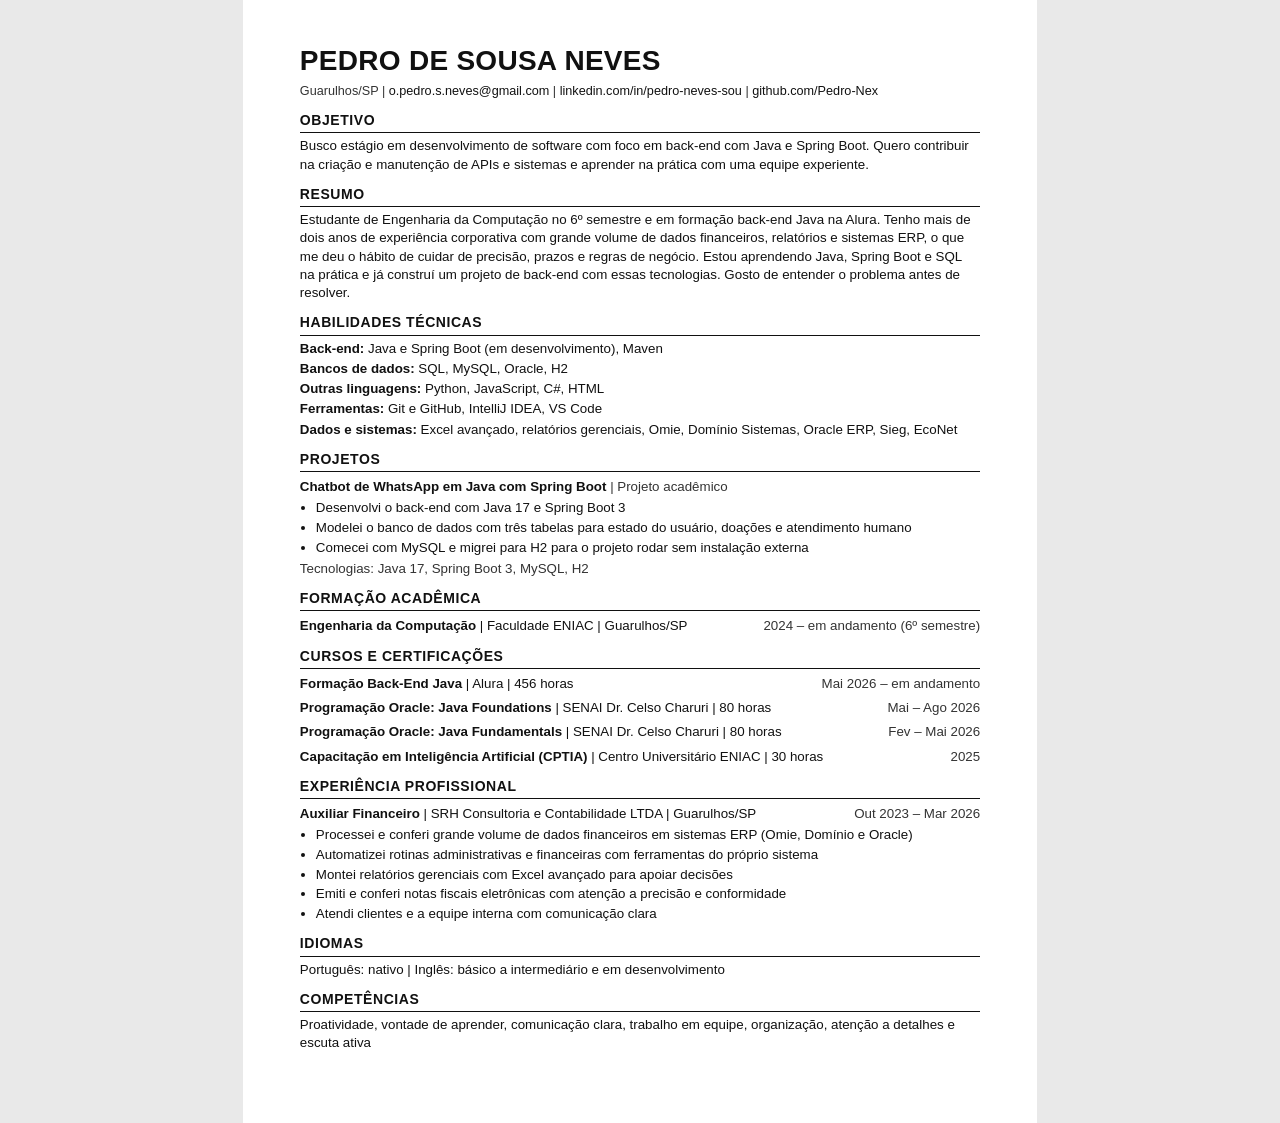
==== curriculo.html @ e1ddc188 "Adicionando currículo e links de contato no portfólio." ====
<!DOCTYPE html>
<html lang="pt-BR">
<head>
<meta charset="utf-8">
<meta name="viewport" content="width=device-width, initial-scale=1">
<title>Pedro de Sousa Neves | Currículo</title>

<!--
  COMO USAR ESTE ARQUIVO
  1. Edite os textos aqui no HTML. Cada bloco tem um comentário dizendo o que é
  2. Abra o arquivo no Chrome e aperte Ctrl+P
  3. Em Destino escolha "Salvar como PDF". Em Margens escolha "Nenhuma" e desmarque "Cabeçalhos e rodapés"
  4. Salve como curriculo-pedro-neves.pdf na pasta do site (mesmo nome para o link do site continuar valendo)
-->

<style>
  @page { size: A4; margin: 0; }

  * { box-sizing: border-box; }

  body {
    margin: 0;
    background: #e9e9e9;
    color: #111;
    font-family: Arial, "Liberation Sans", Helvetica, sans-serif;
    font-size: 10pt;
    line-height: 1.37;
  }

  .pagina {
    width: 210mm;
    min-height: 297mm;
    margin: 0 auto;
    padding: 11mm 15mm;
    background: #fff;
  }

  h1 { margin: 0; font-size: 21pt; letter-spacing: 0.01em; }
  .contato { margin: 3px 0 0; font-size: 9.5pt; color: #333; }
  .contato a { color: #111; text-decoration: none; }

  h2 {
    margin: 11px 0 4px;
    padding-bottom: 2px;
    border-bottom: 1.2px solid #111;
    font-size: 10.5pt;
    letter-spacing: 0.04em;
  }

  p { margin: 0 0 4px; }
  ul { margin: 3px 0 0; padding-left: 16px; }
  li { margin-bottom: 1.5px; }

  .linha {
    display: flex;
    justify-content: space-between;
    gap: 12px;
    margin-top: 6px;
  }
  .linha:first-of-type { margin-top: 0; }
  .linha b { font-weight: 700; }
  .linha .data { white-space: nowrap; color: #333; }
  .sub { color: #333; }

  .skills p { margin-bottom: 2px; }

  a { color: #111; }

  @media print {
    body { background: #fff; }
    .pagina { margin: 0; padding: 11mm 15mm; min-height: auto; }
  }

  @media screen and (max-width: 700px) {
    .pagina { width: 100%; min-height: 0; padding: 20px; }
    .linha { flex-direction: column; gap: 0; }
  }
</style>
</head>

<body>
<div class="pagina">

  <!-- CABEÇALHO: nome e contatos -->
  <h1>PEDRO DE SOUSA NEVES</h1>
  <p class="contato">
    Guarulhos/SP |
    <a href="mailto:o.pedro.s.neves@gmail.com">o.pedro.s.neves@gmail.com</a> |
    <a href="https://www.linkedin.com/in/pedro-neves-sou">linkedin.com/in/pedro-neves-sou</a> |
    <a href="https://github.com/Pedro-Nex">github.com/Pedro-Nex</a>
    <!-- Para versões enviadas direto a uma empresa você pode incluir o telefone aqui. Deixei de fora porque este arquivo fica público no site -->
  </p>

  <!-- OBJETIVO -->
  <h2>OBJETIVO</h2>
  <p>Busco estágio em desenvolvimento de software com foco em back-end com Java e Spring Boot. Quero contribuir na criação e manutenção de APIs e sistemas e aprender na prática com uma equipe experiente.</p>

  <!-- RESUMO -->
  <h2>RESUMO</h2>
  <p>Estudante de Engenharia da Computação no 6º semestre e em formação back-end Java na Alura. Tenho mais de dois anos de experiência corporativa com grande volume de dados financeiros, relatórios e sistemas ERP, o que me deu o hábito de cuidar de precisão, prazos e regras de negócio. Estou aprendendo Java, Spring Boot e SQL na prática e já construí um projeto de back-end com essas tecnologias. Gosto de entender o problema antes de resolver.</p>

  <!-- HABILIDADES: cada linha é um grupo -->
  <h2>HABILIDADES TÉCNICAS</h2>
  <div class="skills">
    <p><b>Back-end:</b> Java e Spring Boot (em desenvolvimento), Maven</p>
    <p><b>Bancos de dados:</b> SQL, MySQL, Oracle, H2</p>
    <p><b>Outras linguagens:</b> Python, JavaScript, C#, HTML</p>
    <p><b>Ferramentas:</b> Git e GitHub, IntelliJ IDEA, VS Code</p>
    <p><b>Dados e sistemas:</b> Excel avançado, relatórios gerenciais, Omie, Domínio Sistemas, Oracle ERP, Sieg, EcoNet</p>
  </div>

  <!-- PROJETOS: para adicionar outro copie do primeiro .linha até o fim da lista -->
  <h2>PROJETOS</h2>
  <div class="linha">
    <span><b>Chatbot de WhatsApp em Java com Spring Boot</b> <span class="sub">| Projeto acadêmico</span></span>
  </div>
  <ul>
    <li>Desenvolvi o back-end com Java 17 e Spring Boot 3</li>
    <li>Modelei o banco de dados com três tabelas para estado do usuário, doações e atendimento humano</li>
    <li>Comecei com MySQL e migrei para H2 para o projeto rodar sem instalação externa</li>
  </ul>
  <p class="sub" style="margin-top:3px">Tecnologias: Java 17, Spring Boot 3, MySQL, H2</p>

  <!-- FORMAÇÃO E CURSOS -->
  <h2>FORMAÇÃO ACADÊMICA</h2>
  <div class="linha">
    <span><b>Engenharia da Computação</b> | Faculdade ENIAC | Guarulhos/SP</span>
    <span class="data">2024 – em andamento (6º semestre)</span>
  </div>

  <h2>CURSOS E CERTIFICAÇÕES</h2>
  <div class="linha">
    <span><b>Formação Back-End Java</b> | Alura | 456 horas</span>
    <span class="data">Mai 2026 – em andamento</span>
  </div>
  <div class="linha">
    <span><b>Programação Oracle: Java Foundations</b> | SENAI Dr. Celso Charuri | 80 horas</span>
    <span class="data">Mai – Ago 2026</span>
  </div>
  <div class="linha">
    <span><b>Programação Oracle: Java Fundamentals</b> | SENAI Dr. Celso Charuri | 80 horas</span>
    <span class="data">Fev – Mai 2026</span>
  </div>
  <div class="linha">
    <span><b>Capacitação em Inteligência Artificial (CPTIA)</b> | Centro Universitário ENIAC | 30 horas</span>
    <span class="data">2025</span>
  </div>

  <!-- EXPERIÊNCIA -->
  <h2>EXPERIÊNCIA PROFISSIONAL</h2>
  <div class="linha">
    <span><b>Auxiliar Financeiro</b> | SRH Consultoria e Contabilidade LTDA | Guarulhos/SP</span>
    <span class="data">Out 2023 – Mar 2026</span>
  </div>
  <ul>
    <li>Processei e conferi grande volume de dados financeiros em sistemas ERP (Omie, Domínio e Oracle)</li>
    <li>Automatizei rotinas administrativas e financeiras com ferramentas do próprio sistema</li>
    <li>Montei relatórios gerenciais com Excel avançado para apoiar decisões</li>
    <li>Emiti e conferi notas fiscais eletrônicas com atenção a precisão e conformidade</li>
    <li>Atendi clientes e a equipe interna com comunicação clara</li>
  </ul>

  <!-- IDIOMAS E COMPETÊNCIAS -->
  <h2>IDIOMAS</h2>
  <p>Português: nativo | Inglês: básico a intermediário e em desenvolvimento</p>

  <h2>COMPETÊNCIAS</h2>
  <p>Proatividade, vontade de aprender, comunicação clara, trabalho em equipe, organização, atenção a detalhes e escuta ativa</p>

</div>
</body>
</html>
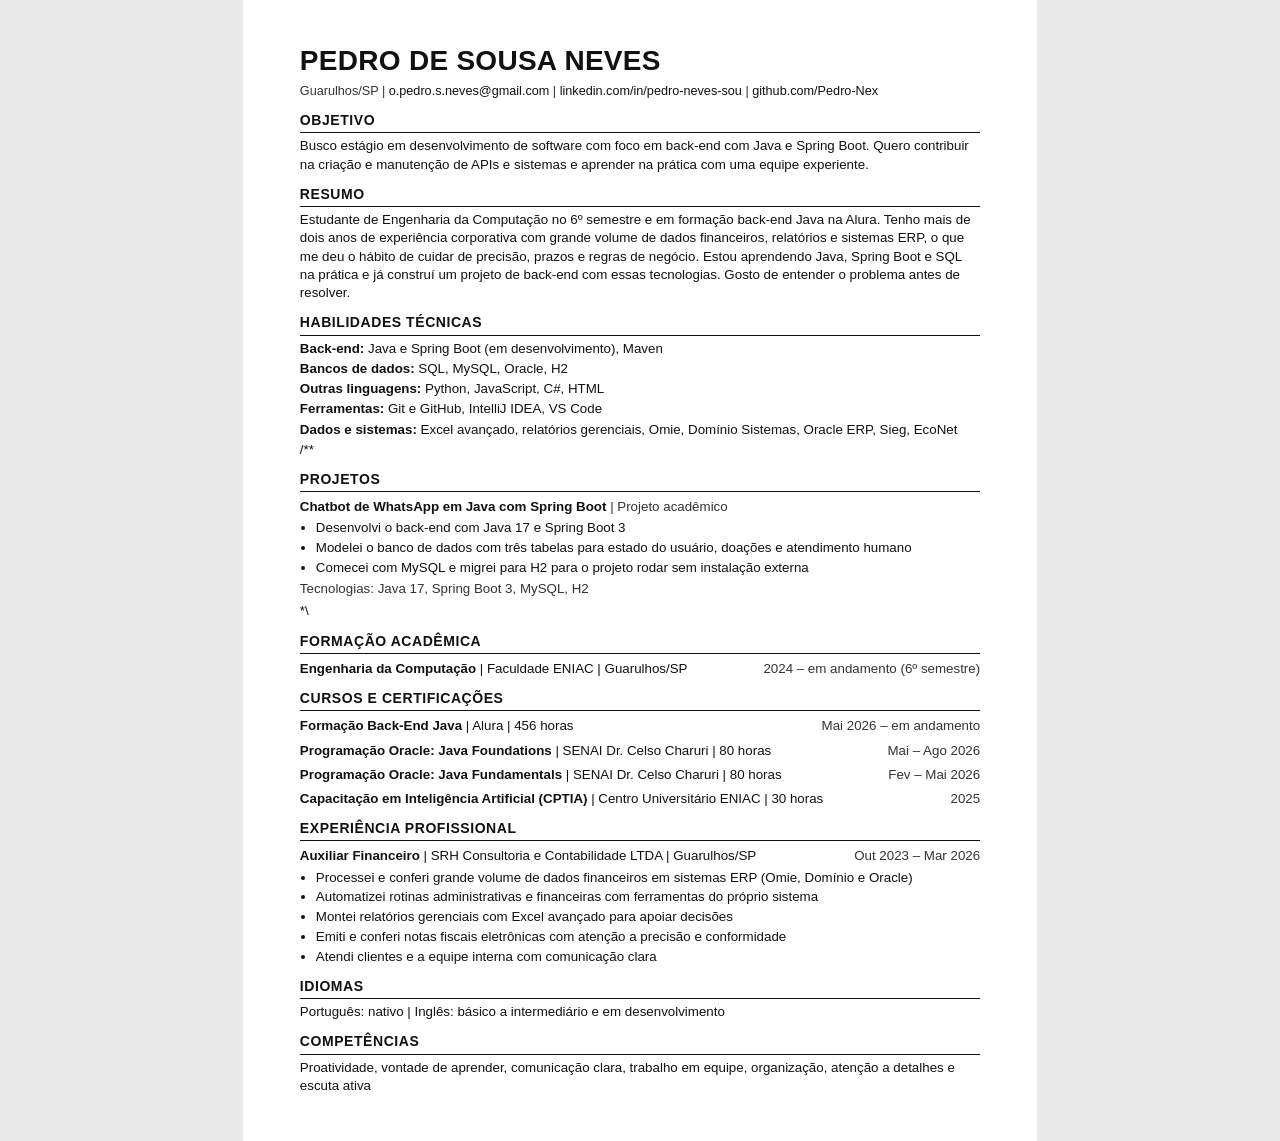
==== commit c477e7ec: "Projetos" ====
--- a/curriculo.html
+++ b/curriculo.html
@@ -110,6 +110,7 @@
   </div>
 
   <!-- PROJETOS: para adicionar outro copie do primeiro .linha até o fim da lista -->
+  /**
   <h2>PROJETOS</h2>
   <div class="linha">
     <span><b>Chatbot de WhatsApp em Java com Spring Boot</b> <span class="sub">| Projeto acadêmico</span></span>
@@ -119,7 +120,7 @@
     <li>Modelei o banco de dados com três tabelas para estado do usuário, doações e atendimento humano</li>
     <li>Comecei com MySQL e migrei para H2 para o projeto rodar sem instalação externa</li>
   </ul>
-  <p class="sub" style="margin-top:3px">Tecnologias: Java 17, Spring Boot 3, MySQL, H2</p>
+  <p class="sub" style="margin-top:3px">Tecnologias: Java 17, Spring Boot 3, MySQL, H2</p> *\
 
   <!-- FORMAÇÃO E CURSOS -->
   <h2>FORMAÇÃO ACADÊMICA</h2>
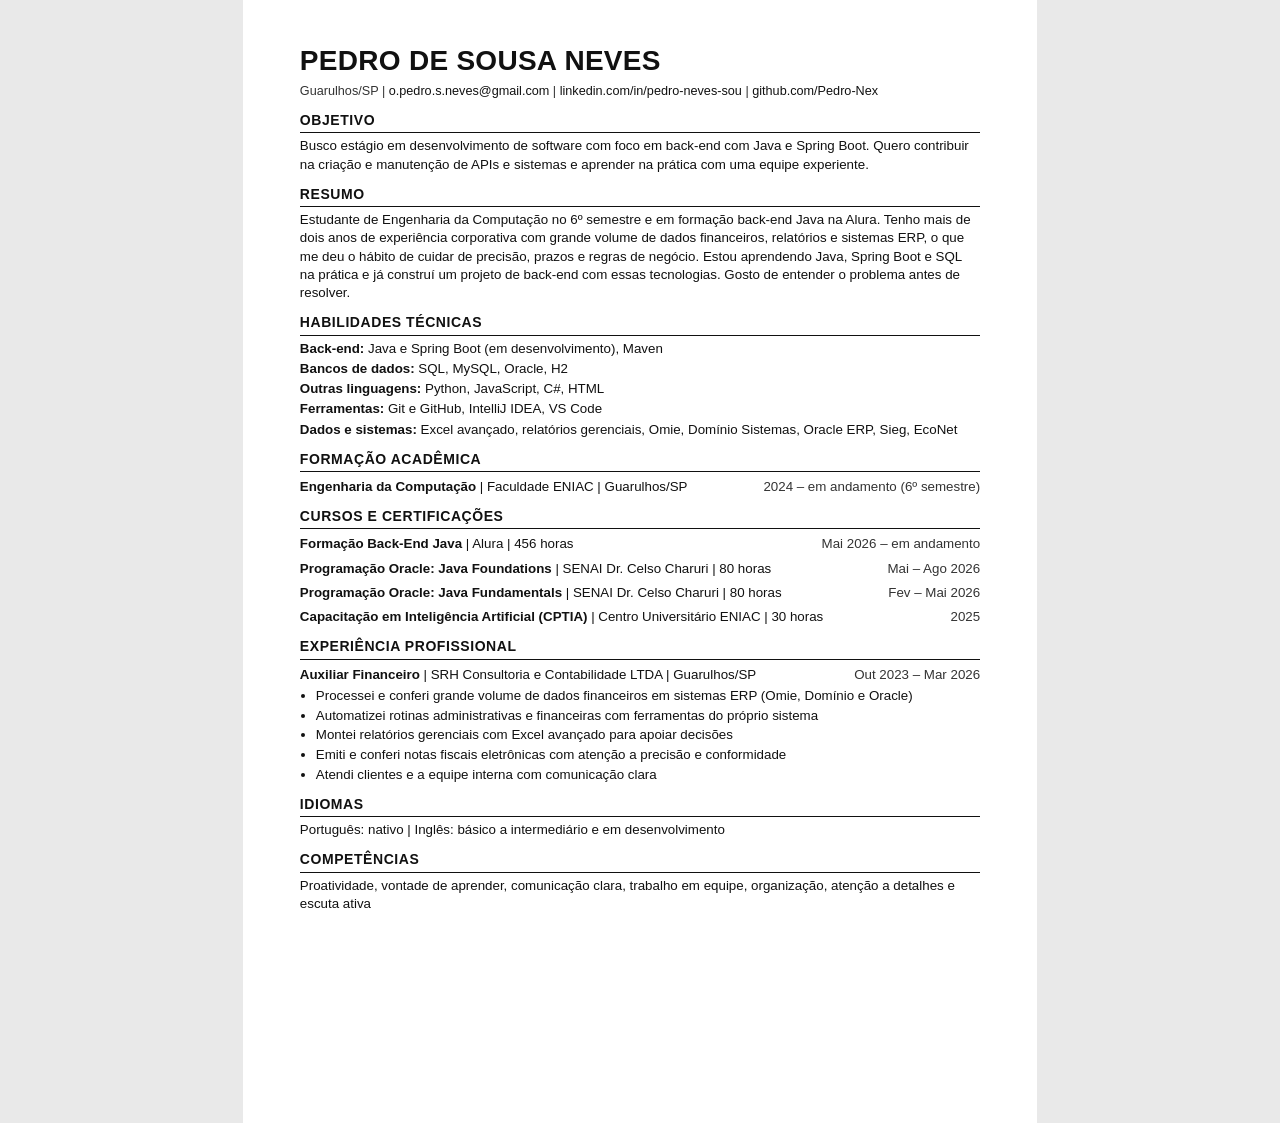
==== commit 8ef1f6bd: "Projetos" ====
--- a/curriculo.html
+++ b/curriculo.html
@@ -109,8 +109,7 @@
     <p><b>Dados e sistemas:</b> Excel avançado, relatórios gerenciais, Omie, Domínio Sistemas, Oracle ERP, Sieg, EcoNet</p>
   </div>
 
-  <!-- PROJETOS: para adicionar outro copie do primeiro .linha até o fim da lista -->
-  /**
+  <!-- PROJETOS: para adicionar outro copie do primeiro .linha até o fim da lista 
   <h2>PROJETOS</h2>
   <div class="linha">
     <span><b>Chatbot de WhatsApp em Java com Spring Boot</b> <span class="sub">| Projeto acadêmico</span></span>
@@ -120,7 +119,7 @@
     <li>Modelei o banco de dados com três tabelas para estado do usuário, doações e atendimento humano</li>
     <li>Comecei com MySQL e migrei para H2 para o projeto rodar sem instalação externa</li>
   </ul>
-  <p class="sub" style="margin-top:3px">Tecnologias: Java 17, Spring Boot 3, MySQL, H2</p> *\
+  <p class="sub" style="margin-top:3px">Tecnologias: Java 17, Spring Boot 3, MySQL, H2</p> -->
 
   <!-- FORMAÇÃO E CURSOS -->
   <h2>FORMAÇÃO ACADÊMICA</h2>
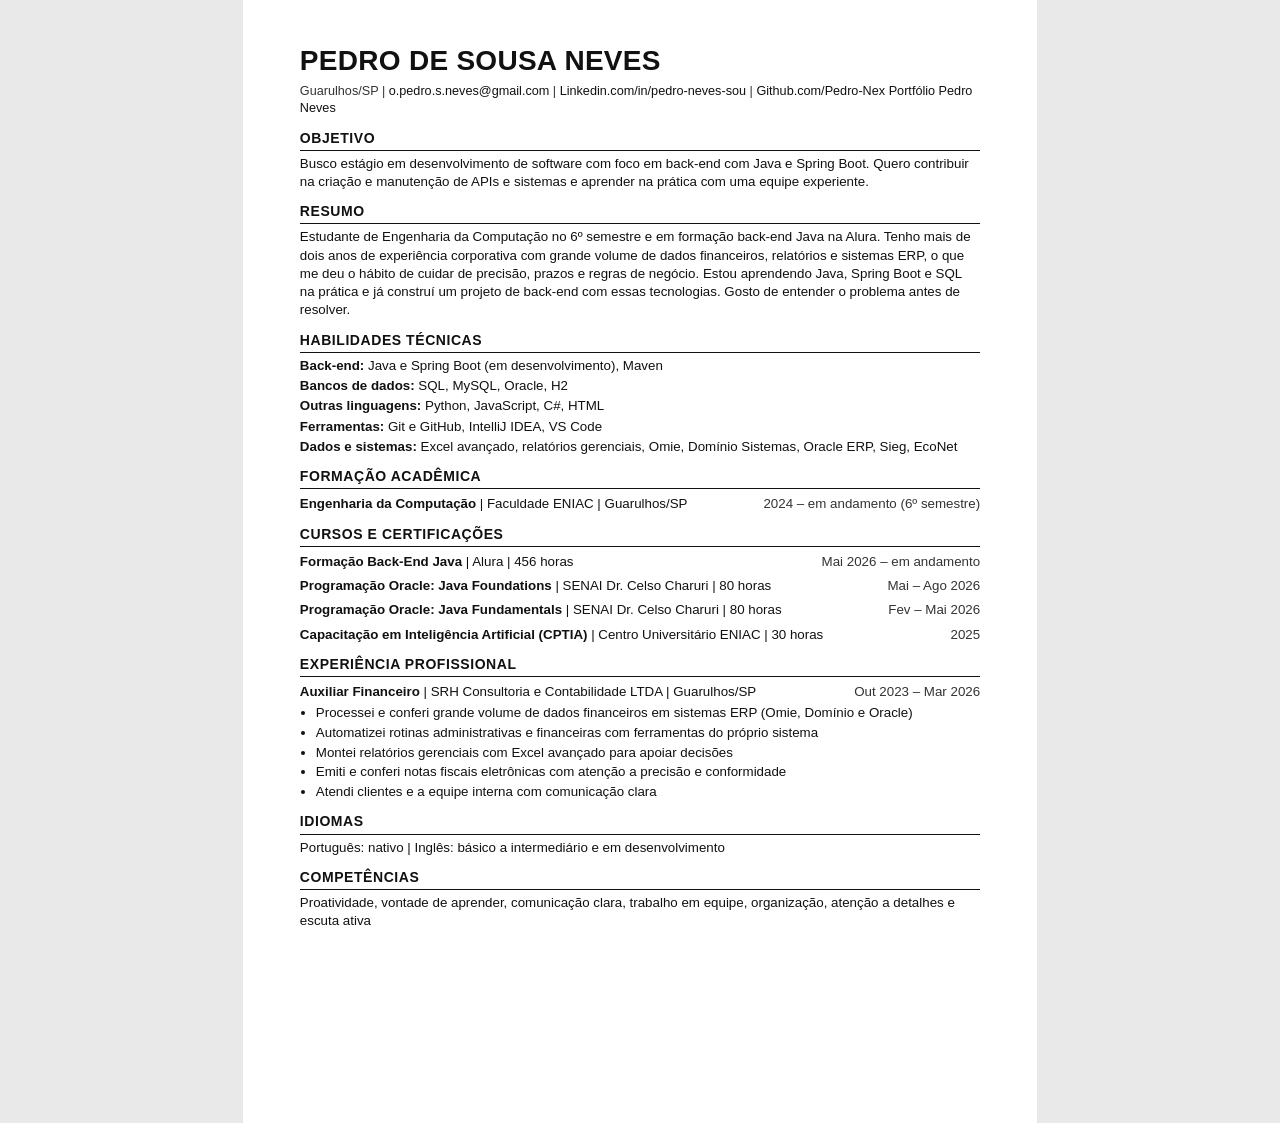
==== commit 1d900789: "Adicioando link do portfólio no currículo" ====
--- a/curriculo.html
+++ b/curriculo.html
@@ -4,6 +4,11 @@
 <meta charset="utf-8">
 <meta name="viewport" content="width=device-width, initial-scale=1">
 <title>Pedro de Sousa Neves | Currículo</title>
+<link href="https://fonts.googleapis.com/css2?family=Schibsted+Grotesk:wght@400;500;700;800&display=swap" rel="stylesheet">
+<link rel="icon" type="image/svg+xml" href="data:image/svg+xml,%3Csvg xmlns=%22http://www.w3.org/2000/svg%22 viewBox=%220 0 64 64%22%3E%3Crect width=%2264%22 height=%2264%22 rx=%2214%22 fill=%22%23000000%22/%3E%3Crect x=%221.5%22 y=%221.5%22 width=%2261%22 height=%2261%22 rx=%2212.5%22 fill=%22none%22 stroke=%22%23f5b301%22 stroke-width=%223%22/%3E%3Cpolygon fill=%22%23f5b301%22 points=%2218,48 18,16 27,16 38,35 38,16 46,16 46,48 37,48 26,29 26,48%22/%3E%3C/svg%3E">
+<link rel="icon" type="image/png" sizes="48x48" href="[data-uri]">
+<link rel="apple-touch-icon" href="[data-uri]">
+
 
 <!--
   COMO USAR ESTE ARQUIVO
@@ -86,8 +91,9 @@
   <p class="contato">
     Guarulhos/SP |
     <a href="mailto:o.pedro.s.neves@gmail.com">o.pedro.s.neves@gmail.com</a> |
-    <a href="https://www.linkedin.com/in/pedro-neves-sou">linkedin.com/in/pedro-neves-sou</a> |
-    <a href="https://github.com/Pedro-Nex">github.com/Pedro-Nex</a>
+    <a href="https://www.linkedin.com/in/pedro-neves-sou">Linkedin.com/in/pedro-neves-sou</a> |
+    <a href="https://github.com/Pedro-Nex">Github.com/Pedro-Nex</a>
+    <a href="https://pedro-nex.github.io/">Portfólio Pedro Neves</a>
     <!-- Para versões enviadas direto a uma empresa você pode incluir o telefone aqui. Deixei de fora porque este arquivo fica público no site -->
   </p>
 
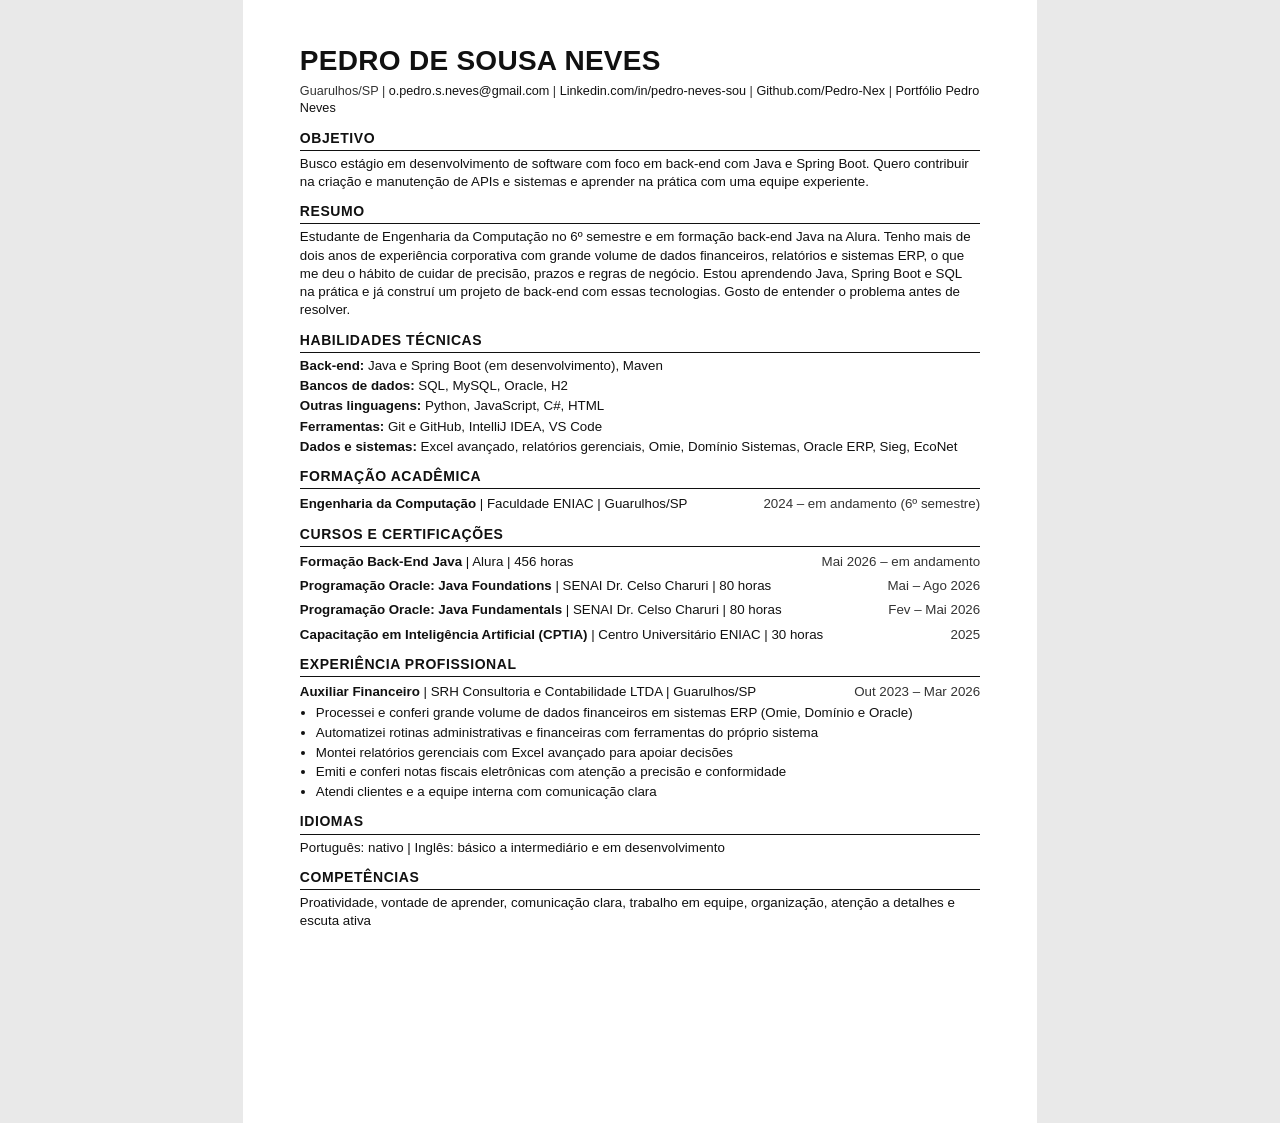
==== commit 63d70424: "|" ====
--- a/curriculo.html
+++ b/curriculo.html
@@ -92,7 +92,7 @@
     Guarulhos/SP |
     <a href="mailto:o.pedro.s.neves@gmail.com">o.pedro.s.neves@gmail.com</a> |
     <a href="https://www.linkedin.com/in/pedro-neves-sou">Linkedin.com/in/pedro-neves-sou</a> |
-    <a href="https://github.com/Pedro-Nex">Github.com/Pedro-Nex</a>
+    <a href="https://github.com/Pedro-Nex">Github.com/Pedro-Nex</a> |
     <a href="https://pedro-nex.github.io/">Portfólio Pedro Neves</a>
     <!-- Para versões enviadas direto a uma empresa você pode incluir o telefone aqui. Deixei de fora porque este arquivo fica público no site -->
   </p>
